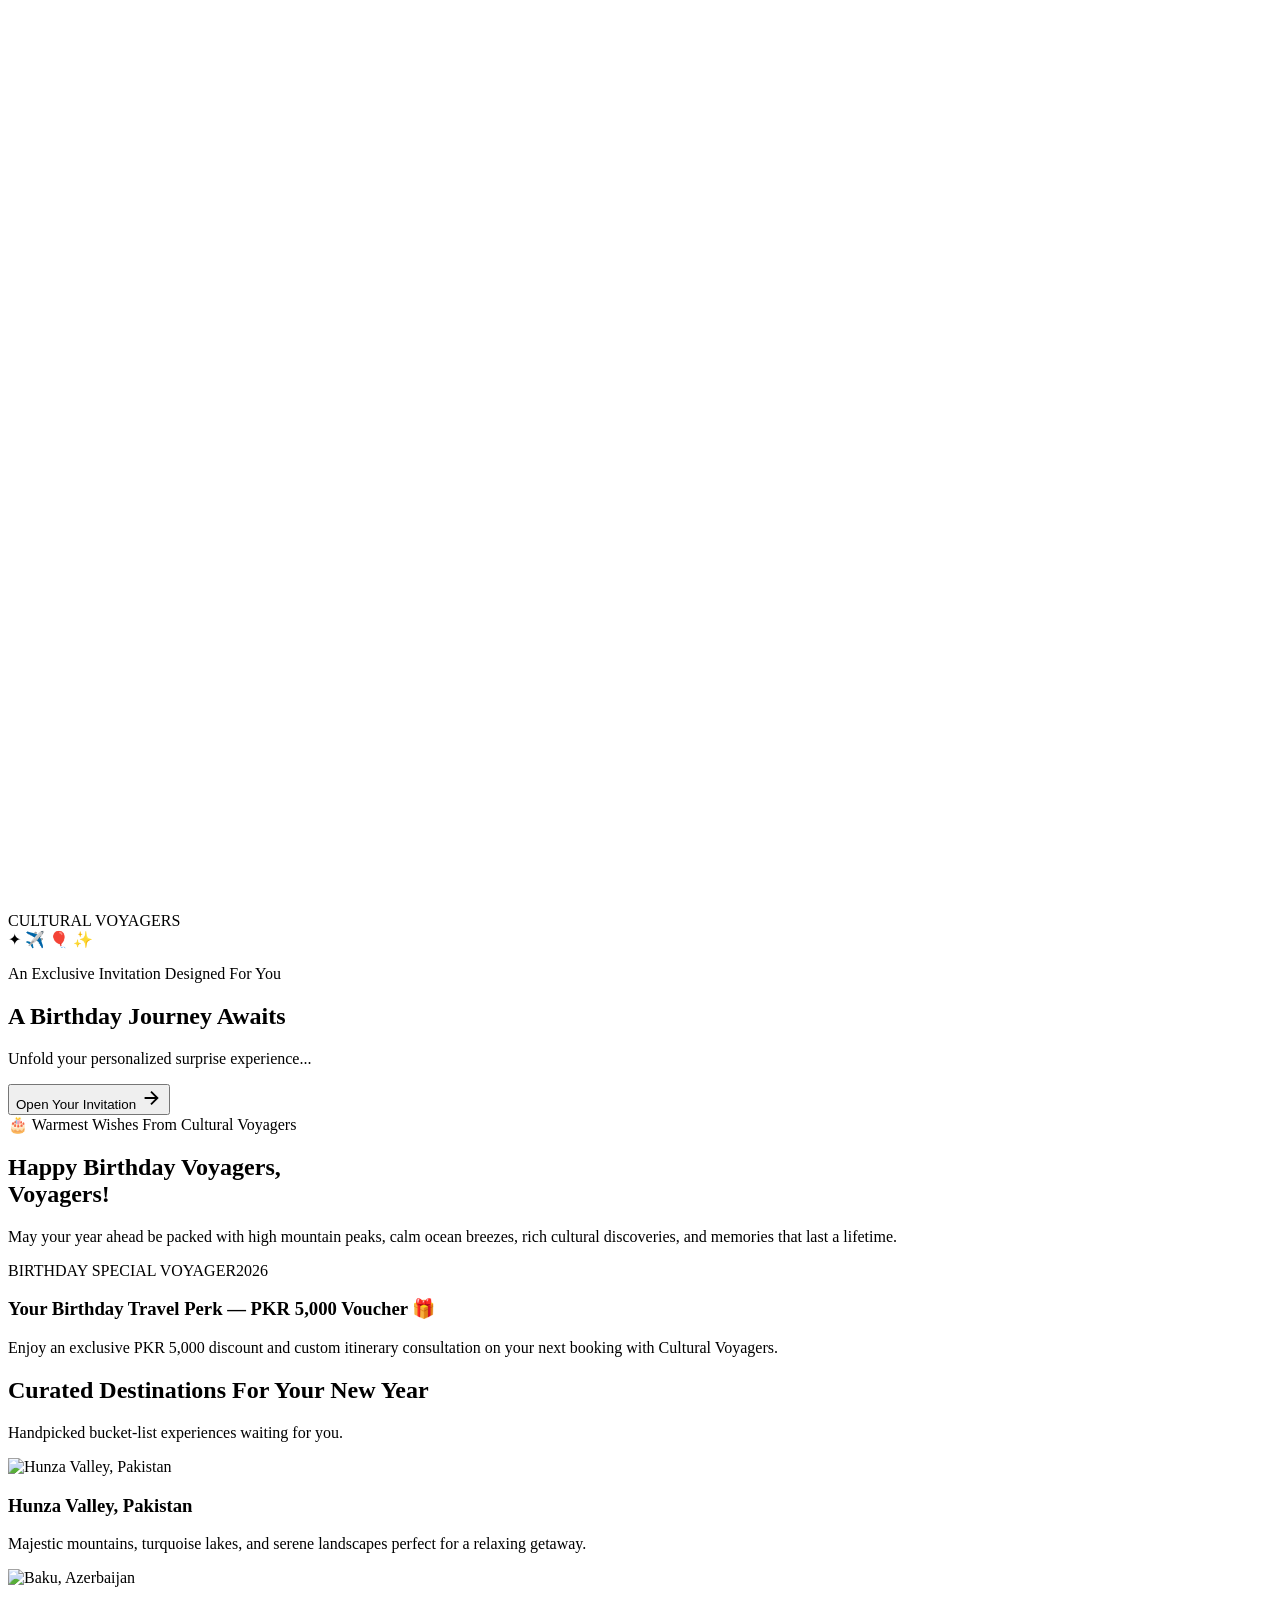
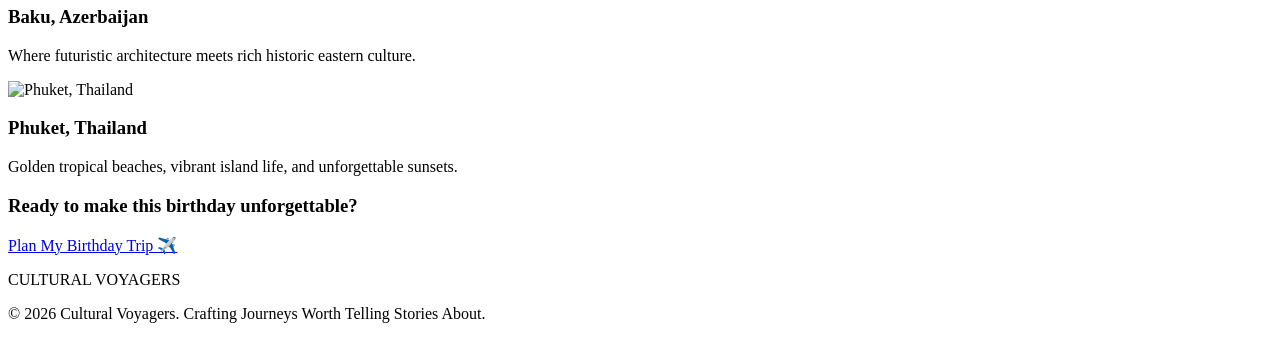
==== index.html @ 341ae19b "Initial commit - Cultural Voyagers Dashboard and Invitation" ====
<!DOCTYPE html>
<html lang="en">
<head>
  <meta charset="UTF-8">
  <meta name="viewport" content="width=device-width, initial-scale=1.0">
  <title>Cultural Voyagers — A Birthday Celebration</title>
  
  <!-- Google Fonts -->
  <link rel="preconnect" href="https://fonts.googleapis.com">
  <link rel="preconnect" href="https://fonts.gstatic.com" crossorigin>
  <link href="https://fonts.googleapis.com/css2?family=Cinzel:wght@500;700;800&family=Plus+Jakarta+Sans:wght@300;400;500;600;700&display=swap" rel="stylesheet">
  
  <!-- Canvas Confetti Library -->
  <script src="https://cdn.jsdelivr.net/npm/canvas-confetti@1.6.0/dist/confetti.browser.min.js"></script>
  
  <link rel="stylesheet" href="style.css">
</head>
<body>

  <!-- Interactive Stars & Particle Background -->
  <canvas id="starsCanvas"></canvas>

  <!-- Section 1: Grand Invitation Envelope -->
  <section id="opening" class="screen">
    <div class="opening-content">
      <div class="brandmark-badge">CULTURAL VOYAGERS</div>
      
      <div class="envelope-card" id="envelope">
        <div class="card-glow"></div>
        <div class="floating-icons">
          <span class="f-icon star1">✦</span>
          <span class="f-icon plane1">✈️</span>
          <span class="f-icon balloon1">🎈</span>
          <span class="f-icon star2">✨</span>
        </div>
        
        <p class="tagline">An Exclusive Invitation Designed For You</p>
        <h1 class="invitation-title">A Birthday Journey Awaits</h1>
        <p class="sub-text">Unfold your personalized surprise experience...</p>
        
        <button id="revealBtn" class="reveal-btn">
          <span>Open Your Invitation</span>
          <svg width="22" height="22" viewBox="0 0 24 24" fill="none" stroke="currentColor" stroke-width="2"><path d="M5 12h14M12 5l7 7-7 7"/></svg>
        </button>
      </div>
    </div>
  </section>

  <!-- Section 2: Full Birthday Celebration Reveal -->
  <section id="reveal" class="screen hidden">
    <div class="reveal-container">
      
      <div class="greeting-hero">
        <div class="badge-pill">🎂 Warmest Wishes From Cultural Voyagers</div>
        <h1 class="birthday-headline">Happy Birthday Voyagers,<br><span id="clientName" class="gradient-text">Voyagers</span>!</h1>
        <p class="reveal-message">
          May your year ahead be packed with high mountain peaks, calm ocean breezes, rich cultural discoveries, and memories that last a lifetime.
        </p>
      </div>

      <!-- Birthday Special Gift Voucher Card -->
      <div class="gift-card">
        <div class="gift-header">
          <span class="gift-tag">BIRTHDAY SPECIAL</span>
          <span class="gift-code">VOYAGER2026</span>
        </div>
        <div class="gift-body">
          <h3>Your Birthday Travel Perk — PKR 5,000 Voucher 🎁</h3>
          <p>Enjoy an exclusive PKR 5,000 discount and custom itinerary consultation on your next booking with Cultural Voyagers.</p>
        </div>
      </div>

    </div>
  </section>

  <!-- Section 3: Recommended Destinations Grid -->
  <section id="destinations" class="screen dark hidden">
    <div class="section-header">
      <h2>Curated Destinations For Your New Year</h2>
      <p>Handpicked bucket-list experiences waiting for you.</p>
    </div>

    <div class="card-grid" id="cardGrid">
      <!-- Cards rendered via JS -->
    </div>

    <div class="cta-block">
      <h3>Ready to make this birthday unforgettable?</h3>
      <a href="https://culturalvoyagers.com/" target="_blank" class="cta-btn">
        Plan My Birthday Trip ✈️
      </a>
    </div>
  </section>

  <!-- Section 4: Footer -->
  <footer id="footer" class="hidden">
    <div class="footer-content">
      <p class="brandmark small">CULTURAL VOYAGERS</p>
      <p>© 2026 Cultural Voyagers. Crafting Journeys Worth Telling Stories About.</p>
    </div>
  </footer>

  <script src="script.js"></script>
</body>
</html>
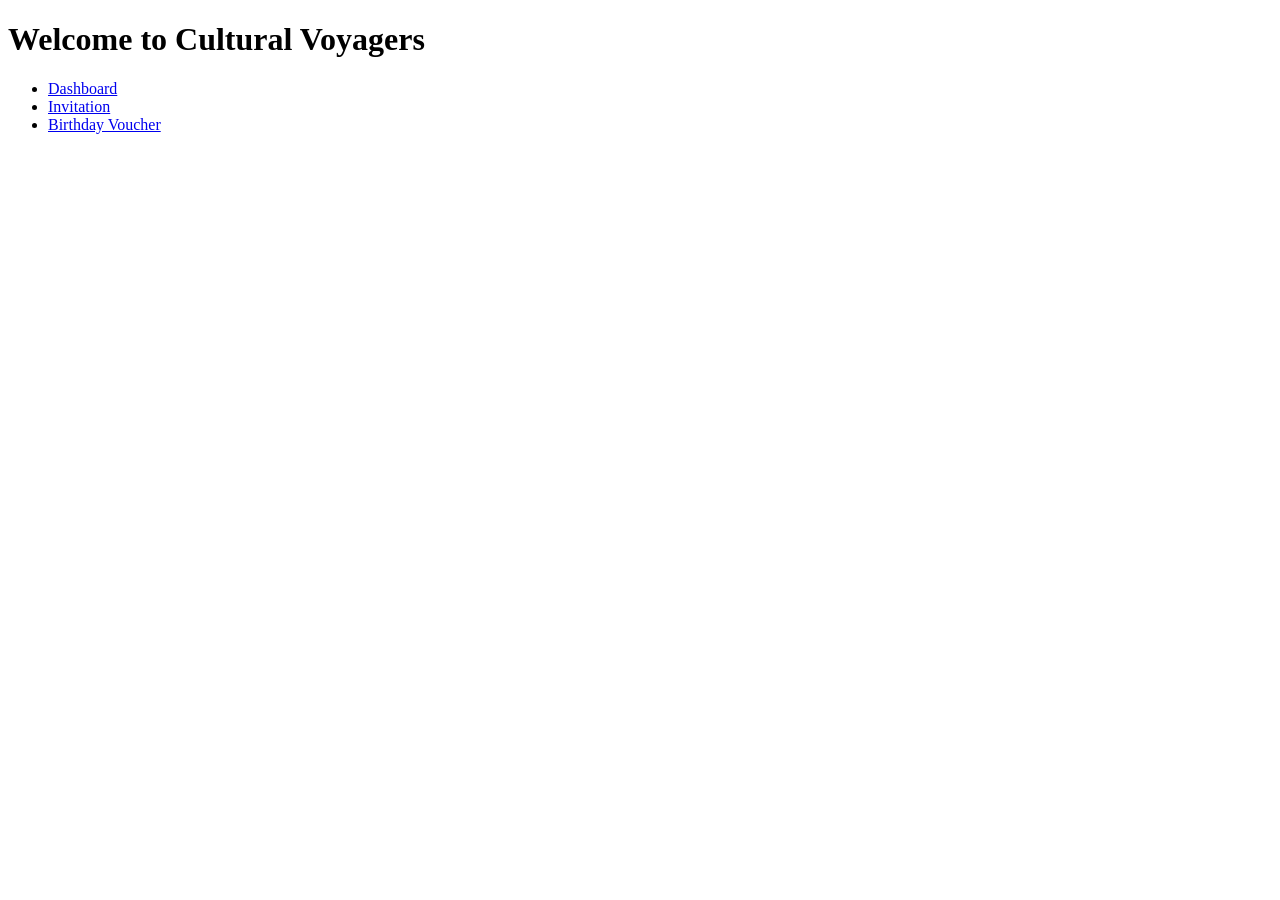
==== commit 8e56a538: "Fix index.html file name" ====
--- a/index.html
+++ b/index.html
@@ -1,105 +1,14 @@
 <!DOCTYPE html>
-<html lang="en">
+<html>
 <head>
-  <meta charset="UTF-8">
-  <meta name="viewport" content="width=device-width, initial-scale=1.0">
-  <title>Cultural Voyagers — A Birthday Celebration</title>
-  
-  <!-- Google Fonts -->
-  <link rel="preconnect" href="https://fonts.googleapis.com">
-  <link rel="preconnect" href="https://fonts.gstatic.com" crossorigin>
-  <link href="https://fonts.googleapis.com/css2?family=Cinzel:wght@500;700;800&family=Plus+Jakarta+Sans:wght@300;400;500;600;700&display=swap" rel="stylesheet">
-  
-  <!-- Canvas Confetti Library -->
-  <script src="https://cdn.jsdelivr.net/npm/canvas-confetti@1.6.0/dist/confetti.browser.min.js"></script>
-  
-  <link rel="stylesheet" href="style.css">
+    <title>Cultural Voyagers Portal</title>
 </head>
 <body>
-
-  <!-- Interactive Stars & Particle Background -->
-  <canvas id="starsCanvas"></canvas>
-
-  <!-- Section 1: Grand Invitation Envelope -->
-  <section id="opening" class="screen">
-    <div class="opening-content">
-      <div class="brandmark-badge">CULTURAL VOYAGERS</div>
-      
-      <div class="envelope-card" id="envelope">
-        <div class="card-glow"></div>
-        <div class="floating-icons">
-          <span class="f-icon star1">✦</span>
-          <span class="f-icon plane1">✈️</span>
-          <span class="f-icon balloon1">🎈</span>
-          <span class="f-icon star2">✨</span>
-        </div>
-        
-        <p class="tagline">An Exclusive Invitation Designed For You</p>
-        <h1 class="invitation-title">A Birthday Journey Awaits</h1>
-        <p class="sub-text">Unfold your personalized surprise experience...</p>
-        
-        <button id="revealBtn" class="reveal-btn">
-          <span>Open Your Invitation</span>
-          <svg width="22" height="22" viewBox="0 0 24 24" fill="none" stroke="currentColor" stroke-width="2"><path d="M5 12h14M12 5l7 7-7 7"/></svg>
-        </button>
-      </div>
-    </div>
-  </section>
-
-  <!-- Section 2: Full Birthday Celebration Reveal -->
-  <section id="reveal" class="screen hidden">
-    <div class="reveal-container">
-      
-      <div class="greeting-hero">
-        <div class="badge-pill">🎂 Warmest Wishes From Cultural Voyagers</div>
-        <h1 class="birthday-headline">Happy Birthday Voyagers,<br><span id="clientName" class="gradient-text">Voyagers</span>!</h1>
-        <p class="reveal-message">
-          May your year ahead be packed with high mountain peaks, calm ocean breezes, rich cultural discoveries, and memories that last a lifetime.
-        </p>
-      </div>
-
-      <!-- Birthday Special Gift Voucher Card -->
-      <div class="gift-card">
-        <div class="gift-header">
-          <span class="gift-tag">BIRTHDAY SPECIAL</span>
-          <span class="gift-code">VOYAGER2026</span>
-        </div>
-        <div class="gift-body">
-          <h3>Your Birthday Travel Perk — PKR 5,000 Voucher 🎁</h3>
-          <p>Enjoy an exclusive PKR 5,000 discount and custom itinerary consultation on your next booking with Cultural Voyagers.</p>
-        </div>
-      </div>
-
-    </div>
-  </section>
-
-  <!-- Section 3: Recommended Destinations Grid -->
-  <section id="destinations" class="screen dark hidden">
-    <div class="section-header">
-      <h2>Curated Destinations For Your New Year</h2>
-      <p>Handpicked bucket-list experiences waiting for you.</p>
-    </div>
-
-    <div class="card-grid" id="cardGrid">
-      <!-- Cards rendered via JS -->
-    </div>
-
-    <div class="cta-block">
-      <h3>Ready to make this birthday unforgettable?</h3>
-      <a href="https://culturalvoyagers.com/" target="_blank" class="cta-btn">
-        Plan My Birthday Trip ✈️
-      </a>
-    </div>
-  </section>
-
-  <!-- Section 4: Footer -->
-  <footer id="footer" class="hidden">
-    <div class="footer-content">
-      <p class="brandmark small">CULTURAL VOYAGERS</p>
-      <p>© 2026 Cultural Voyagers. Crafting Journeys Worth Telling Stories About.</p>
-    </div>
-  </footer>
-
-  <script src="script.js"></script>
+    <h1>Welcome to Cultural Voyagers</h1>
+    <ul>
+        <li><a href="dashboard/">Dashboard</a></li>
+        <li><a href="invitation/">Invitation</a></li>
+        <li><a href="birthdayVoucher/">Birthday Voucher</a></li>
+    </ul>
 </body>
 </html>
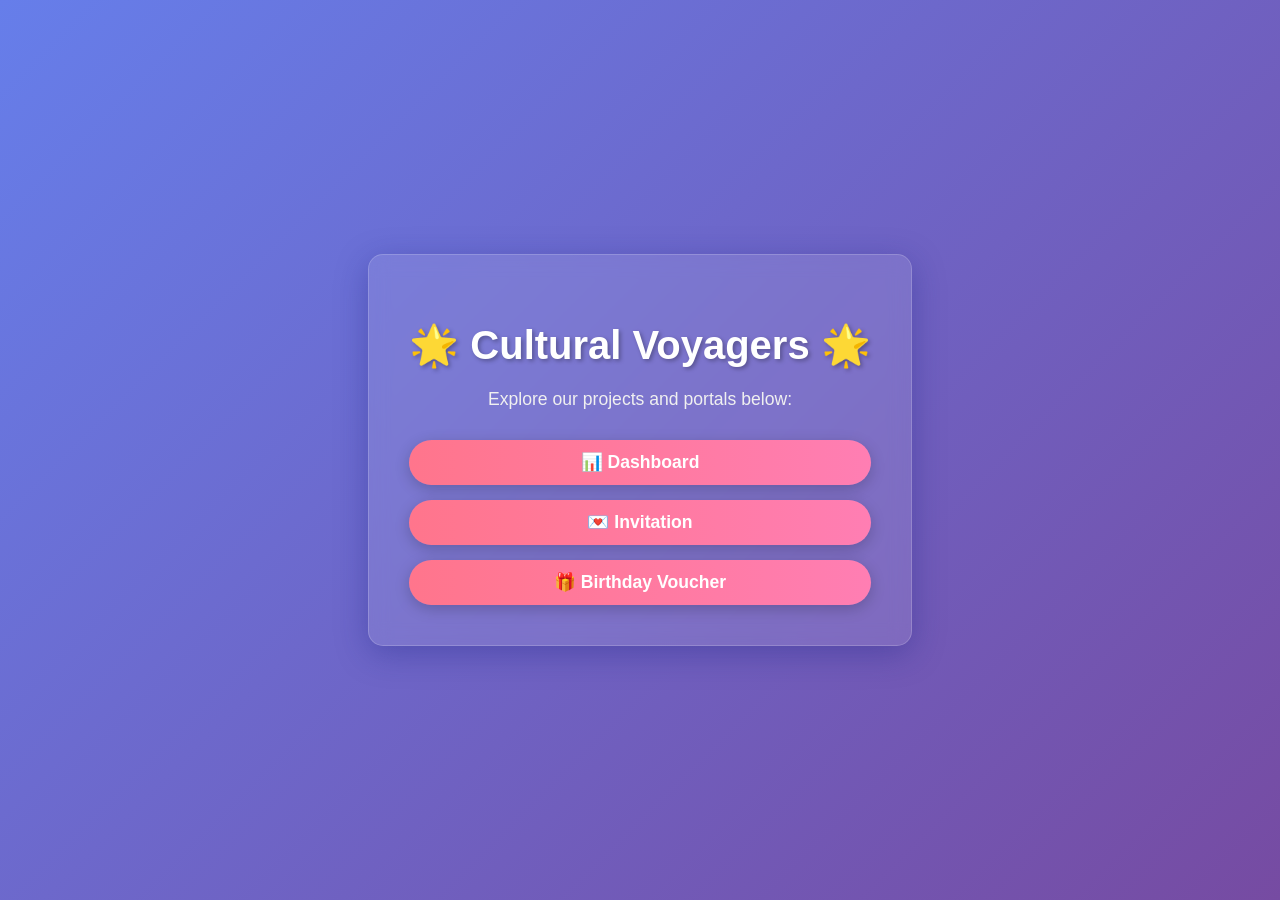
==== commit 6bd640df: "Make landing page colorful and stylish" ====
--- a/index.html
+++ b/index.html
@@ -1,14 +1,72 @@
 <!DOCTYPE html>
-<html>
+<html lang="en">
 <head>
+    <meta charset="UTF-8">
+    <meta name="viewport" content="width=device-width, initial-scale=1.0">
     <title>Cultural Voyagers Portal</title>
+    <style>
+        body {
+            font-family: 'Segoe UI', Tahoma, Geneva, Verdana, sans-serif;
+            background: linear-gradient(135deg, #667eea 0%, #764ba2 100%);
+            margin: 0;
+            padding: 0;
+            display: flex;
+            justify-content: center;
+            align-items: center;
+            height: 100vh;
+            color: #fff;
+        }
+        .container {
+            text-align: center;
+            background: rgba(255, 255, 255, 0.1);
+            padding: 40px;
+            border-radius: 15px;
+            backdrop-filter: blur(10px);
+            box-shadow: 0 8px 32px 0 rgba(31, 38, 135, 0.37);
+            border: 1px solid rgba(255, 255, 255, 0.18);
+        }
+        h1 {
+            margin-bottom: 20px;
+            font-size: 2.5rem;
+            text-shadow: 2px 2px 4px rgba(0,0,0,0.3);
+        }
+        p {
+            margin-bottom: 30px;
+            font-size: 1.1rem;
+            color: #f0f0f0;
+        }
+        .links {
+            display: flex;
+            flex-direction: column;
+            gap: 15px;
+        }
+        a {
+            text-decoration: none;
+            background: #ff758c;
+            background: linear-gradient(to right, #ff758c, #ff7eb3);
+            color: white;
+            padding: 12px 25px;
+            border-radius: 25px;
+            font-weight: bold;
+            font-size: 1.1rem;
+            transition: transform 0.2s, box-shadow 0.2s;
+            box-shadow: 0 4px 15px rgba(0,0,0,0.2);
+        }
+        a:hover {
+            transform: translateY(-3px);
+            box-shadow: 0 6px 20px rgba(0,0,0,0.3);
+        }
+    </style>
 </head>
 <body>
-    <h1>Welcome to Cultural Voyagers</h1>
-    <ul>
-        <li><a href="dashboard/">Dashboard</a></li>
-        <li><a href="invitation/">Invitation</a></li>
-        <li><a href="birthdayVoucher/">Birthday Voucher</a></li>
-    </ul>
+    <div class="container">
+        <h1>🌟 Cultural Voyagers 🌟</h1>
+        <p>Explore our projects and portals below:</p>
+        <div class="links">
+            <a href="dashboard/">📊 Dashboard</a>
+            <a href="invitation/">💌 Invitation</a>
+            <a href="birthdayVoucher/">🎁 Birthday Voucher</a>
+        </div>
+    </div>
 </body>
 </html>
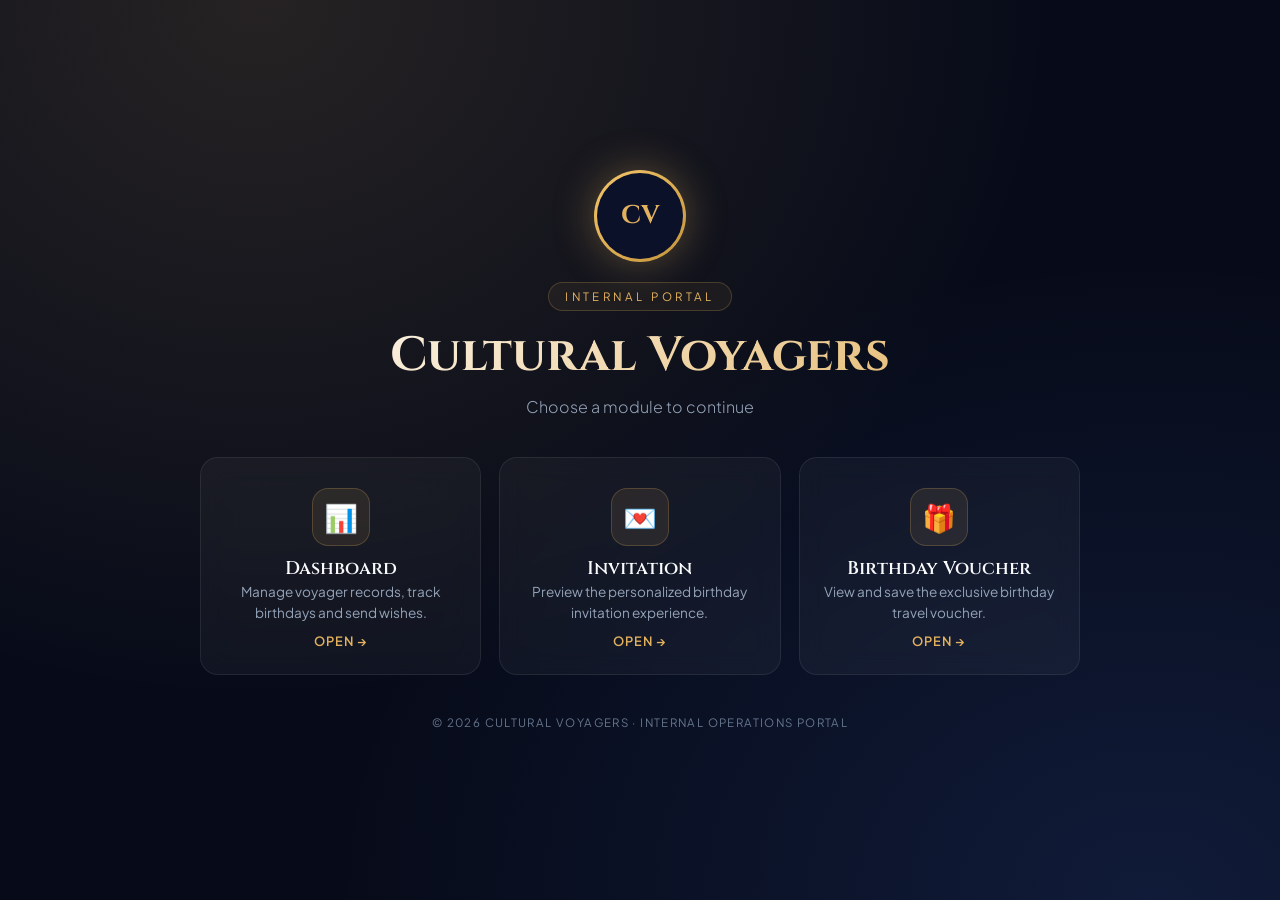
==== commit 09f39876: "Delete unnecessary index.html.txt file" ====
--- a/index.html
+++ b/index.html
@@ -1,72 +1,252 @@
 <!DOCTYPE html>
 <html lang="en">
 <head>
-    <meta charset="UTF-8">
-    <meta name="viewport" content="width=device-width, initial-scale=1.0">
-    <title>Cultural Voyagers Portal</title>
-    <style>
-        body {
-            font-family: 'Segoe UI', Tahoma, Geneva, Verdana, sans-serif;
-            background: linear-gradient(135deg, #667eea 0%, #764ba2 100%);
-            margin: 0;
-            padding: 0;
-            display: flex;
-            justify-content: center;
-            align-items: center;
-            height: 100vh;
-            color: #fff;
-        }
-        .container {
-            text-align: center;
-            background: rgba(255, 255, 255, 0.1);
-            padding: 40px;
-            border-radius: 15px;
-            backdrop-filter: blur(10px);
-            box-shadow: 0 8px 32px 0 rgba(31, 38, 135, 0.37);
-            border: 1px solid rgba(255, 255, 255, 0.18);
-        }
-        h1 {
-            margin-bottom: 20px;
-            font-size: 2.5rem;
-            text-shadow: 2px 2px 4px rgba(0,0,0,0.3);
-        }
-        p {
-            margin-bottom: 30px;
-            font-size: 1.1rem;
-            color: #f0f0f0;
-        }
-        .links {
-            display: flex;
-            flex-direction: column;
-            gap: 15px;
-        }
-        a {
-            text-decoration: none;
-            background: #ff758c;
-            background: linear-gradient(to right, #ff758c, #ff7eb3);
-            color: white;
-            padding: 12px 25px;
-            border-radius: 25px;
-            font-weight: bold;
-            font-size: 1.1rem;
-            transition: transform 0.2s, box-shadow 0.2s;
-            box-shadow: 0 4px 15px rgba(0,0,0,0.2);
-        }
-        a:hover {
-            transform: translateY(-3px);
-            box-shadow: 0 6px 20px rgba(0,0,0,0.3);
-        }
-    </style>
+  <meta charset="UTF-8">
+  <meta name="viewport" content="width=device-width, initial-scale=1.0">
+  <title>Cultural Voyagers | Portal</title>
+  <meta name="description" content="Cultural Voyagers internal operations portal">
+  <link rel="preconnect" href="https://fonts.googleapis.com">
+  <link rel="preconnect" href="https://fonts.gstatic.com" crossorigin>
+  <link href="https://fonts.googleapis.com/css2?family=Cinzel:wght@600;700&family=Plus+Jakarta+Sans:wght@300;400;500;600&display=swap" rel="stylesheet">
+  <style>
+    :root {
+      --bg: #070b19;
+      --card: rgba(255, 255, 255, 0.04);
+      --gold: #e2b15e;
+      --gold-bright: #f5c56b;
+      --text: #f8fafc;
+      --muted: #94a3b8;
+      --border: rgba(226, 177, 94, 0.22);
+    }
+    * { box-sizing: border-box; margin: 0; padding: 0; }
+
+    body {
+      font-family: 'Plus Jakarta Sans', -apple-system, BlinkMacSystemFont, 'Segoe UI', Roboto, sans-serif;
+      color: var(--text);
+      background:
+        radial-gradient(ellipse at 20% 0%, rgba(226, 177, 94, 0.14), transparent 55%),
+        radial-gradient(ellipse at 90% 100%, rgba(56, 100, 200, 0.18), transparent 50%),
+        var(--bg);
+      min-height: 100vh;
+      min-height: 100dvh;
+      display: flex;
+      align-items: center;
+      justify-content: center;
+      padding: 32px 18px;
+      overflow-x: hidden;
+    }
+
+    .portal {
+      width: 100%;
+      max-width: 880px;
+      text-align: center;
+      animation: rise 0.8s cubic-bezier(.2,.8,.2,1) both;
+    }
+
+    /* Brand */
+    .logo {
+      width: 92px; height: 92px;
+      margin: 0 auto 20px;
+      border-radius: 50%;
+      padding: 3px;
+      background: linear-gradient(135deg, var(--gold-bright), #c4953c);
+      box-shadow: 0 0 40px rgba(226, 177, 94, 0.35);
+      animation: float 6s ease-in-out infinite;
+    }
+    .logo img, .logo span {
+      width: 100%; height: 100%;
+      border-radius: 50%;
+      object-fit: cover;
+      background: #0b1129;
+      display: flex; align-items: center; justify-content: center;
+      font-family: 'Cinzel', serif; font-weight: 700; font-size: 1.6rem; color: var(--gold);
+    }
+    .eyebrow {
+      display: inline-block;
+      font-size: 0.72rem;
+      letter-spacing: 0.3em;
+      text-transform: uppercase;
+      color: var(--gold);
+      border: 1px solid var(--border);
+      background: rgba(226, 177, 94, 0.06);
+      padding: 6px 16px;
+      border-radius: 50px;
+      margin-bottom: 16px;
+    }
+    h1 {
+      font-family: 'Cinzel', serif;
+      font-size: clamp(1.9rem, 6vw, 3rem);
+      font-weight: 700;
+      line-height: 1.2;
+      background: linear-gradient(135deg, #ffffff, var(--gold));
+      -webkit-background-clip: text;
+      background-clip: text;
+      -webkit-text-fill-color: transparent;
+      margin-bottom: 12px;
+    }
+    .subtitle {
+      color: var(--muted);
+      font-size: 1rem;
+      font-weight: 300;
+      margin-bottom: 40px;
+    }
+
+    /* Module cards */
+    .grid {
+      display: grid;
+      grid-template-columns: repeat(3, 1fr);
+      gap: 18px;
+    }
+    .card {
+      position: relative;
+      display: flex;
+      flex-direction: column;
+      align-items: center;
+      gap: 10px;
+      text-decoration: none;
+      color: var(--text);
+      background: var(--card);
+      border: 1px solid rgba(255, 255, 255, 0.08);
+      border-radius: 18px;
+      padding: 30px 20px 24px;
+      backdrop-filter: blur(12px);
+      -webkit-backdrop-filter: blur(12px);
+      overflow: hidden;
+      transition: transform 0.3s ease, border-color 0.3s ease, box-shadow 0.3s ease;
+      animation: rise 0.8s cubic-bezier(.2,.8,.2,1) both;
+      -webkit-tap-highlight-color: transparent;
+    }
+    .card:nth-child(1) { animation-delay: 0.15s; }
+    .card:nth-child(2) { animation-delay: 0.3s; }
+    .card:nth-child(3) { animation-delay: 0.45s; }
+    .card::before {
+      content: '';
+      position: absolute; inset: 0;
+      background: radial-gradient(circle at 50% 0%, rgba(226, 177, 94, 0.18), transparent 65%);
+      opacity: 0;
+      transition: opacity 0.3s ease;
+    }
+    .icon {
+      position: relative;
+      width: 58px; height: 58px;
+      display: flex; align-items: center; justify-content: center;
+      font-size: 1.7rem;
+      border-radius: 16px;
+      background: rgba(226, 177, 94, 0.1);
+      border: 1px solid var(--border);
+    }
+    .card h2 {
+      position: relative;
+      font-family: 'Cinzel', serif;
+      font-size: 1.15rem;
+      font-weight: 600;
+    }
+    .card p {
+      position: relative;
+      font-size: 0.85rem;
+      line-height: 1.55;
+      color: var(--muted);
+      margin-bottom: 6px;
+    }
+    .open {
+      position: relative;
+      margin-top: auto;
+      font-size: 0.8rem;
+      font-weight: 600;
+      letter-spacing: 0.08em;
+      text-transform: uppercase;
+      color: var(--gold);
+    }
+    .open span { display: inline-block; transition: transform 0.3s ease; }
+
+    @media (hover: hover) {
+      .card:hover {
+        transform: translateY(-8px);
+        border-color: var(--gold);
+        box-shadow: 0 20px 45px -12px rgba(226, 177, 94, 0.35);
+      }
+      .card:hover::before { opacity: 1; }
+      .card:hover .open span { transform: translateX(6px); }
+    }
+    .card:active { transform: scale(0.97); }
+    .card:focus-visible { outline: 2px solid var(--gold); outline-offset: 3px; }
+
+    .footer-note {
+      margin-top: 40px;
+      font-size: 0.72rem;
+      letter-spacing: 0.12em;
+      text-transform: uppercase;
+      color: #64748b;
+    }
+
+    @keyframes rise {
+      from { opacity: 0; transform: translateY(24px); }
+      to   { opacity: 1; transform: translateY(0); }
+    }
+    @keyframes float {
+      0%, 100% { transform: translateY(0); }
+      50% { transform: translateY(-6px); }
+    }
+
+    @media (max-width: 720px) {
+      .grid { grid-template-columns: 1fr; gap: 14px; }
+      .card {
+        flex-direction: row;
+        text-align: left;
+        align-items: center;
+        gap: 16px;
+        padding: 18px;
+      }
+      .card > div.text { flex: 1; }
+      .card p { margin-bottom: 0; }
+      .open { margin-top: 6px; display: inline-block; }
+      .subtitle { margin-bottom: 28px; }
+    }
+    @media (prefers-reduced-motion: reduce) {
+      * { animation: none !important; transition: none !important; }
+    }
+  </style>
 </head>
 <body>
-    <div class="container">
-        <h1>🌟 Cultural Voyagers 🌟</h1>
-        <p>Explore our projects and portals below:</p>
-        <div class="links">
-            <a href="dashboard/">📊 Dashboard</a>
-            <a href="invitation/">💌 Invitation</a>
-            <a href="birthdayVoucher/">🎁 Birthday Voucher</a>
+  <main class="portal">
+    <div class="logo">
+      <img src="logo.jpg" alt="Cultural Voyagers logo"
+           onerror="this.outerHTML='<span>CV</span>'">
+    </div>
+    <span class="eyebrow">Internal Portal</span>
+    <h1>Cultural Voyagers</h1>
+    <p class="subtitle">Choose a module to continue</p>
+
+    <div class="grid">
+      <a href="dashboard/" class="card">
+        <div class="icon">📊</div>
+        <div class="text">
+          <h2>Dashboard</h2>
+          <p>Manage voyager records, track birthdays and send wishes.</p>
+          <span class="open">Open <span>→</span></span>
         </div>
+      </a>
+
+      <a href="invitation/" class="card">
+        <div class="icon">💌</div>
+        <div class="text">
+          <h2>Invitation</h2>
+          <p>Preview the personalized birthday invitation experience.</p>
+          <span class="open">Open <span>→</span></span>
+        </div>
+      </a>
+
+      <a href="birthdayVoucher/" class="card">
+        <div class="icon">🎁</div>
+        <div class="text">
+          <h2>Birthday Voucher</h2>
+          <p>View and save the exclusive birthday travel voucher.</p>
+          <span class="open">Open <span>→</span></span>
+        </div>
+      </a>
     </div>
+
+    <p class="footer-note">© 2026 Cultural Voyagers · Internal Operations Portal</p>
+  </main>
 </body>
 </html>
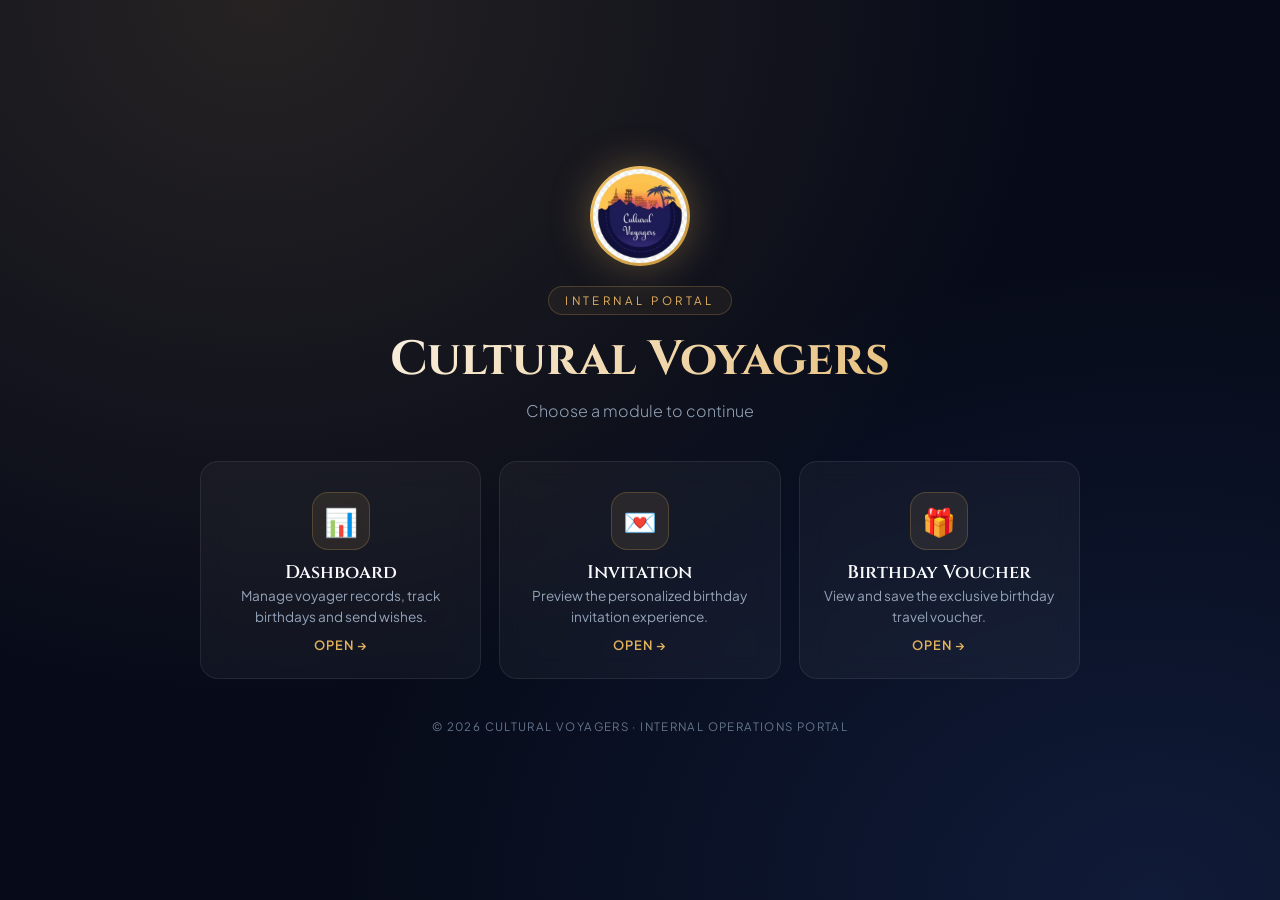
==== commit a259fcb5: "Perfect fit and style for portal logo image" ====
--- a/index.html
+++ b/index.html
@@ -43,24 +43,42 @@
       animation: rise 0.8s cubic-bezier(.2,.8,.2,1) both;
     }
 
-    /* Brand */
+    /* Brand Logo Box - Perfectly Fitted */
     .logo {
-      width: 92px; height: 92px;
+      width: 100px; height: 100px;
       margin: 0 auto 20px;
       border-radius: 50%;
       padding: 3px;
       background: linear-gradient(135deg, var(--gold-bright), #c4953c);
       box-shadow: 0 0 40px rgba(226, 177, 94, 0.35);
       animation: float 6s ease-in-out infinite;
-    }
-    .logo img, .logo span {
+      display: flex;
+      align-items: center;
+      justify-content: center;
+      overflow: hidden;
+    }
+    .logo-inner {
       width: 100%; height: 100%;
       border-radius: 50%;
-      object-fit: cover;
       background: #0b1129;
-      display: flex; align-items: center; justify-content: center;
-      font-family: 'Cinzel', serif; font-weight: 700; font-size: 1.6rem; color: var(--gold);
-    }
+      display: flex;
+      align-items: center;
+      justify-content: center;
+      overflow: hidden;
+    }
+    .logo img {
+      width: 100%;
+      height: 100%;
+      object-fit: cover; /* Image ko box mein poora fit karne ke liye */
+      object-position: center;
+    }
+    .logo-text {
+      font-family: 'Cinzel', serif;
+      font-weight: 700;
+      font-size: 1.6rem;
+      color: var(--gold);
+    }
+
     .eyebrow {
       display: inline-block;
       font-size: 0.72rem;
@@ -210,8 +228,10 @@
 <body>
   <main class="portal">
     <div class="logo">
-      <img src="logo.jpg" alt="Cultural Voyagers logo"
-           onerror="this.outerHTML='<span>CV</span>'">
+      <div class="logo-inner">
+        <img src="image.jpg" alt="Cultural Voyagers logo" onerror="this.style.display='none'; this.nextElementSibling.style.display='block';">
+        <div class="logo-text" style="display:none;">CV</div>
+      </div>
     </div>
     <span class="eyebrow">Internal Portal</span>
     <h1>Cultural Voyagers</h1>
